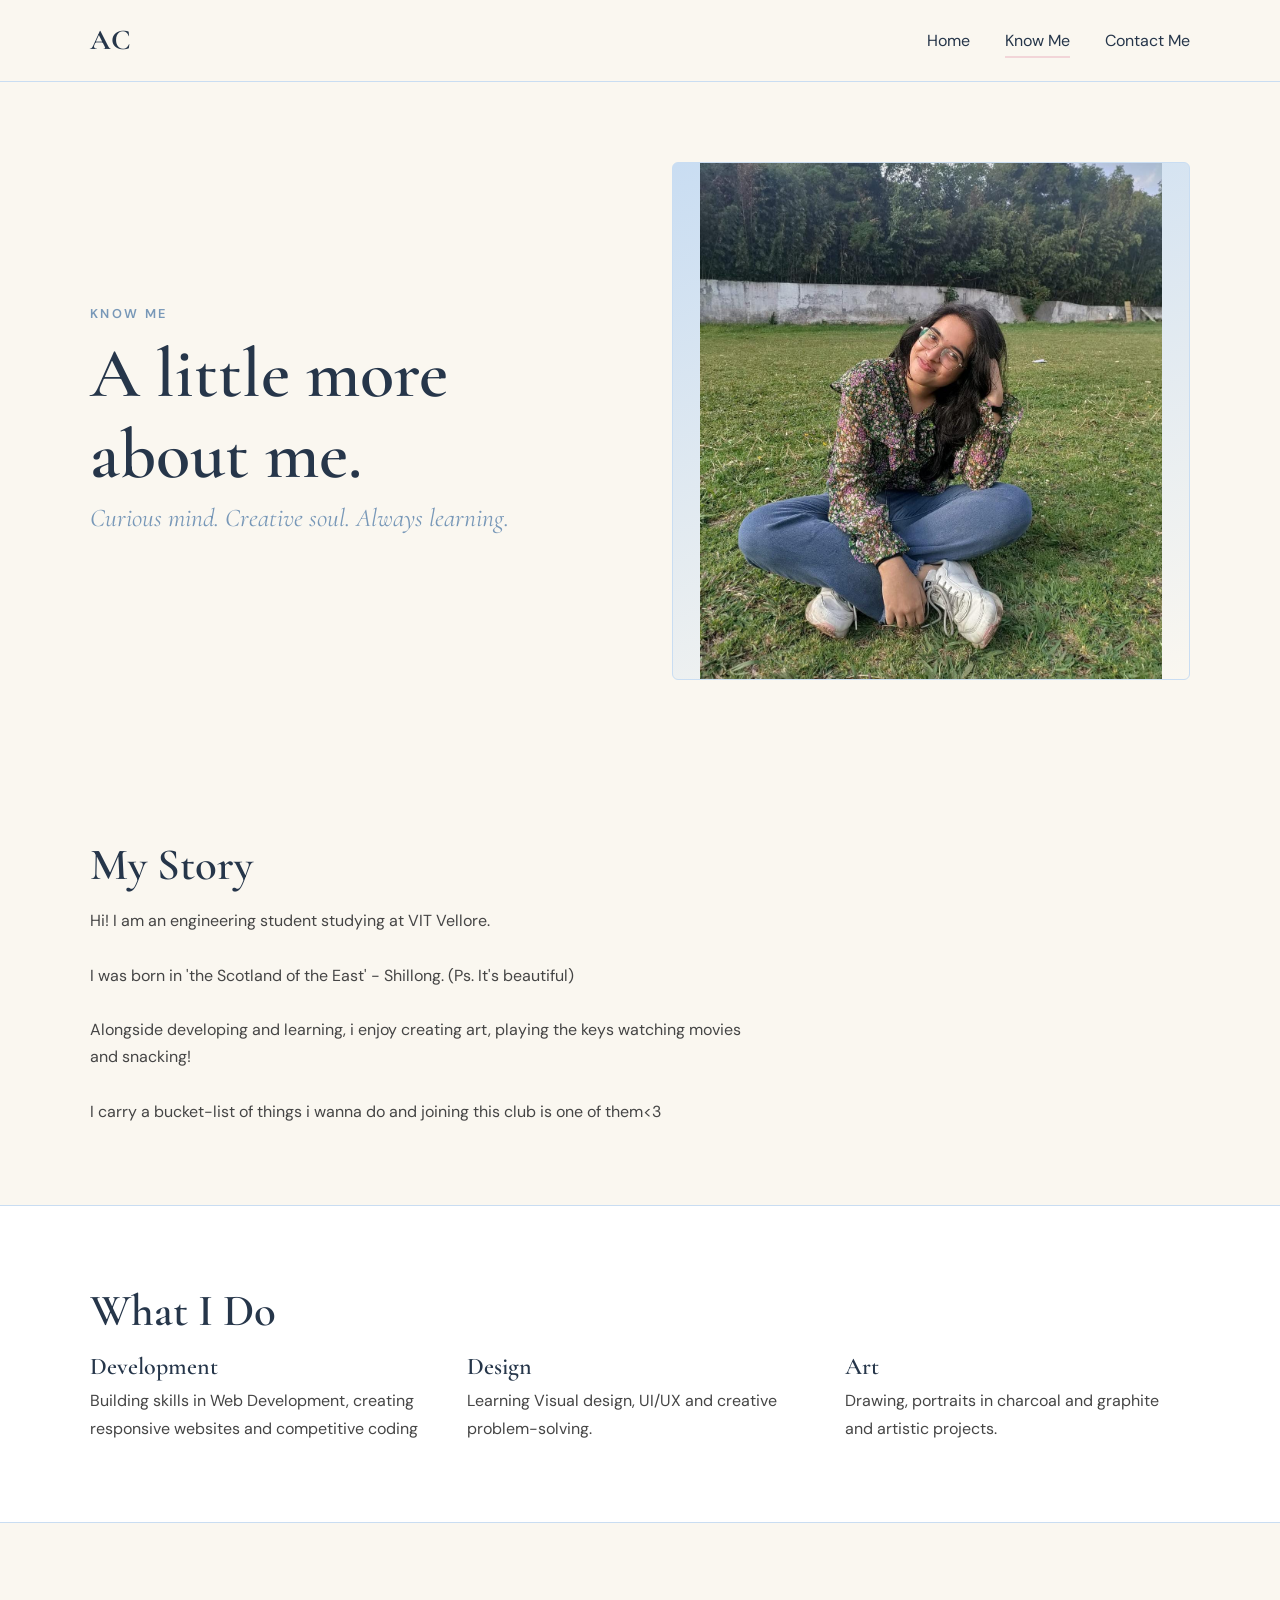
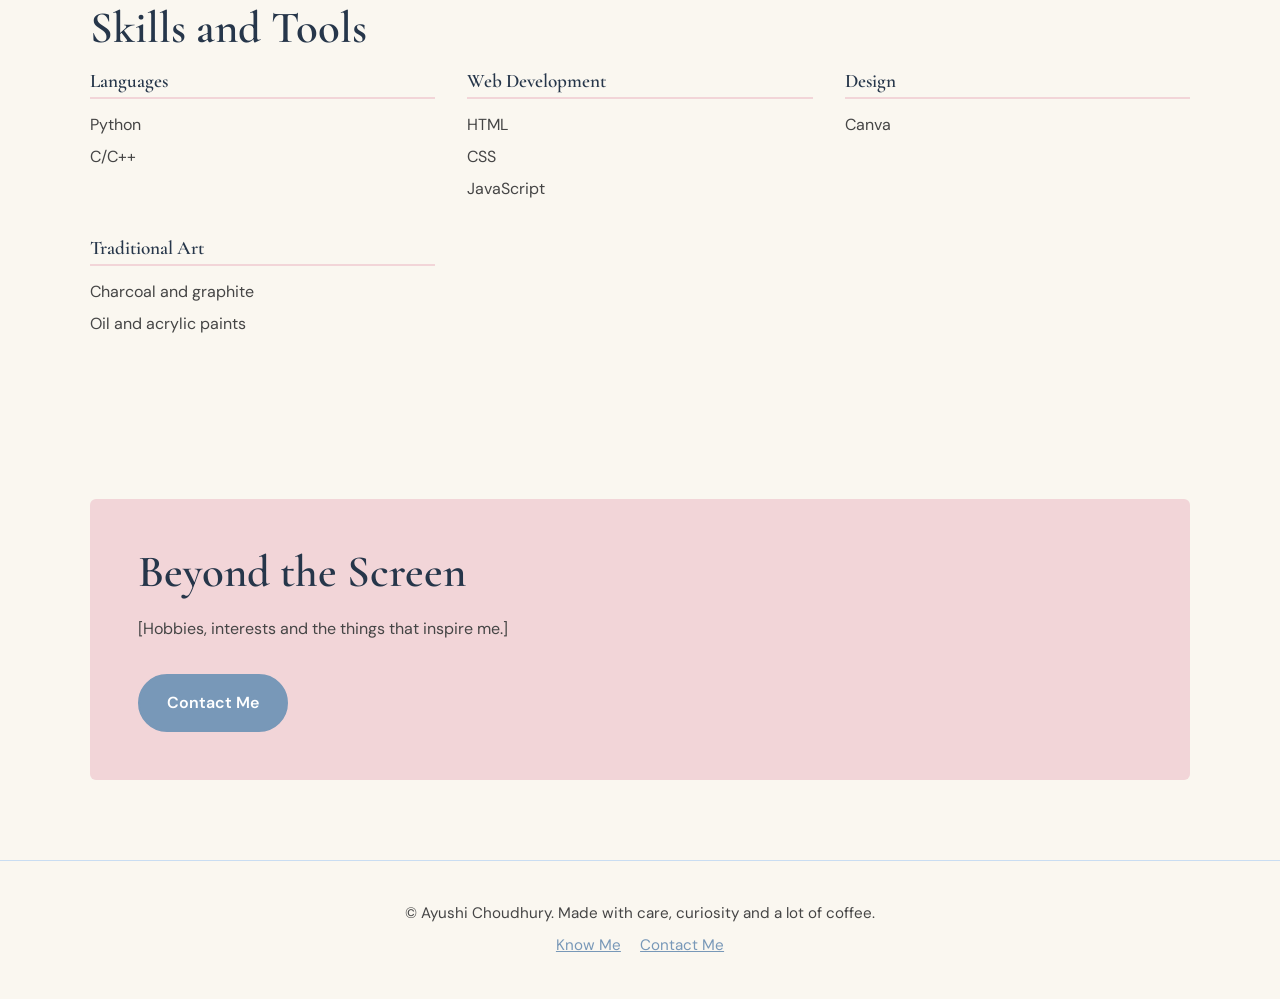
==== about.html @ 06fa1b0d "Add files via upload" ====
<!DOCTYPE html>
<html lang="en"><head><meta charset="UTF-8"><meta name="viewport" content="width=device-width, initial-scale=1.0">
<title>Know Me | [YOUR FULL NAME]</title>
<!-- Google Fonts: the site falls back to Georgia / system fonts if these fail to load -->
<link rel="preconnect" href="https://fonts.googleapis.com"><link rel="preconnect" href="https://fonts.gstatic.com" crossorigin>
<link href="https://fonts.googleapis.com/css2?family=Cormorant+Garamond:ital,wght@0,600;0,700;1,500&family=DM+Sans:wght@400;600&display=swap" rel="stylesheet">
<link rel="stylesheet" href="style.css"></head>
<body>
<header class="site-header"><nav class="container nav" aria-label="Main">
<a href="index.html" class="logo" aria-label="Home">AC</a>
<button class="menu-toggle" aria-label="Toggle menu" aria-expanded="false">&#9776;</button>
<ul class="nav-links"><li><a href="index.html">Home</a></li><li><a href="about.html" class="active" aria-current="page">Know Me</a></li><li><a href="contact.html">Contact Me</a></li></ul></nav></header>
<main>
<section class="container page-intro">
<div><p class="eyebrow">KNOW ME</p><h1>A little more about me.</h1><p class="tagline">Curious mind. Creative soul. Always learning.</p></div>
<div class="img-frame about-photo"><img src="pictures/abt2.jpeg"  onerror="this.style.display='none'"></div>
</section>
<section class="container reveal"><h2>My Story</h2>
<p>Hi! I am an engineering student studying at VIT Vellore.</p><br>
<p>I was born in 'the Scotland of the East' - Shillong. (Ps. It's beautiful)</p><br>
<p>Alongside developing and learning, i enjoy creating art, playing the keys watching movies and snacking! </p><br>
<p>I carry a bucket-list of things i wanna do and joining this club is one of them<3</p></section>
<div class="band"><section class="container reveal"><h2>What I Do</h2><div class="cols-3">
<article><h3>Development</h3><p>Building skills in Web Development, creating responsive websites and competitive coding </p></article>
<article><h3>Design</h3><p>Learning Visual design, UI/UX and creative problem-solving.</p></article>
<article><h3>Art</h3><p>Drawing, portraits in charcoal and graphite and artistic projects.</p></article></div></section></div>
<section class="container reveal"><h2>Skills and Tools</h2><div class="cols-3">
<!-- To add a skill, copy one <li> line. To remove one, delete it. -->
<div class="skill-group"><h3>Languages</h3><ul><li>Python</li><li>C/C++</li></ul></div>
<div class="skill-group"><h3>Web Development</h3><ul><li>HTML</li><li>CSS</li><li>JavaScript</li></ul></div>
<div class="skill-group"><h3>Design</h3><ul><li>Canva</li></ul></div>
<div class="skill-group"><h3>Traditional Art</h3><ul><li>Charcoal and graphite</li><li>Oil and acrylic paints</li></ul></div></div></section>
<section class="container reveal"><div class="beyond"><h2>Beyond the Screen</h2>
<p>[Hobbies, interests and the things that inspire me.]</p>
<div class="button-row"><a class="btn btn-filled" href="contact.html">Contact Me</a></div></div></section>
</main>
<footer class="site-footer"><p style="margin:auto">&copy; Ayushi Choudhury. Made with care, curiosity and a lot of coffee.</p>
<p style="margin:.4rem auto 0"><a href="about.html">Know Me</a><a href="contact.html">Contact Me</a></p></footer>
<script src="script.js"></script>
</body></html>
---- style.css ----
/*  Design tokens:  */
:root{
  --cream:#FAF7F0; --blue:#C9DDF2; --dusty:#7898B8; --pink:#F2D5D8;
  --navy:#26364A; --text:#454545; --white:#FFFFFF;
  --serif:"Cormorant Garamond",Georgia,"Times New Roman",serif;
  --sans:"DM Sans",system-ui,-apple-system,"Segoe UI",Arial,sans-serif;
  --shadow:0 8px 24px rgba(38,54,74,.08); --max:1100px;
}
/*  Base  */
*{box-sizing:border-box;margin:0;padding:0}
html{scroll-behavior:smooth}
body{font-family:var(--sans);background:var(--cream);color:var(--text);line-height:1.7;overflow-x:hidden}
h1,h2,h3{font-family:var(--serif);color:var(--navy);font-weight:600;line-height:1.15}
h1{font-size:clamp(2.6rem,6vw,4.4rem)} h2{font-size:clamp(1.9rem,4vw,2.8rem);margin-bottom:1rem} h3{font-size:1.5rem;margin-bottom:.4rem}
a{color:var(--dusty)} p{max-width:62ch}
:focus-visible{outline:3px solid var(--dusty);outline-offset:3px}
.container{width:min(var(--max),100% - 3rem);margin-inline:auto}
section{padding:5rem 0}
.eyebrow{font-size:.8rem;letter-spacing:.18em;color:var(--dusty);font-weight:600;margin-bottom:.6rem}
/*  Navigation  */
.site-header{position:sticky;top:0;z-index:10;background:rgba(250,247,240,.92);backdrop-filter:blur(8px);border-bottom:1px solid var(--blue)}
.nav{display:flex;align-items:center;justify-content:space-between;padding:1rem 0}
.logo{font-family:var(--serif);font-size:1.8rem;color:var(--navy);text-decoration:none;font-weight:700}
.nav-links{display:flex;gap:2.2rem;list-style:none}
.nav-links a{color:var(--navy);text-decoration:none;padding:.3rem 0;border-bottom:2px solid transparent;transition:border-color .25s,color .25s}
.nav-links a:hover{color:var(--dusty)}
.nav-links a.active{border-bottom-color:var(--pink)} /* active page underline */
.menu-toggle{display:none;background:none;border:1px solid var(--blue);border-radius:6px;padding:.5rem .7rem;color:var(--navy);font-size:1.1rem;cursor:pointer}
/*  Buttons  */
.btn{display:inline-block;padding:.85rem 1.7rem;border-radius:999px;border:2px solid var(--dusty);text-decoration:none;font-weight:600;font-family:var(--sans);font-size:1rem;cursor:pointer;transition:transform .25s,background .25s,color .25s,box-shadow .25s}
.btn-filled{background:var(--dusty);color:var(--white)} .btn-filled:hover{background:var(--navy);border-color:var(--navy);transform:translateY(-2px);box-shadow:var(--shadow)}
.btn-outline{background:transparent;color:var(--dusty)} .btn-outline:hover{background:var(--blue);color:var(--navy);transform:translateY(-2px)}
.button-row{display:flex;gap:1rem;flex-wrap:wrap;margin-top:2rem}
/*  Hero  */
.hero{display:grid;grid-template-columns:1.1fr .9fr;gap:4rem;align-items:center;padding-top:4rem}
.role-line{font-family:var(--serif);font-size:clamp(1.8rem,4vw,2.6rem);color:var(--dusty);font-style:italic;margin:.4rem 0 1.2rem}

.role-wrapper{display:inline-grid;vertical-align:bottom;overflow:hidden}
.role{grid-area:1/1;opacity:0;transform:translateY(60%);transition:opacity .6s,transform .6s}
.role.active{opacity:1;transform:none}

.img-frame{position:relative;background:linear-gradient(160deg,var(--blue),var(--cream));border:1px solid var(--blue);border-radius:6px;overflow:hidden;display:flex;align-items:center;justify-content:center;color:var(--dusty);font-size:.9rem}
.img-frame img{position:absolute;inset:0;width:100%;height:100%;object-fit:contain}
.portrait{aspect-ratio:4/5;position:relative}
.portrait-wrap{position:relative}
.portrait-wrap::before{content:"";position:absolute;width:70%;height:70%;right:-1.5rem;bottom:-1.5rem;background:var(--pink);border-radius:6px;z-index:-1}
.portrait-label{position:absolute;left:-1rem;top:2rem;background:var(--white);padding:.4rem .9rem;font-size:.75rem;letter-spacing:.15em;box-shadow:var(--shadow);color:var(--navy);z-index:2}

.pillars{display:grid;grid-template-columns:repeat(3,1fr)}
.pillar{padding:0 2rem;border-left:1px solid var(--blue)} .pillar:first-child{border-left:0;padding-left:0}
.pillar .num{font-family:var(--serif);font-size:2.2rem;color:var(--pink)}
.placeholder-link{display:inline-block;margin-top:.8rem;font-size:.9rem}

.works{display:grid;grid-template-columns:repeat(3,1fr);gap:2rem}
.work .img-frame{aspect-ratio:4/3;margin-bottom:1rem}
.work .category{font-size:.8rem;letter-spacing:.12em;color:var(--dusty)}
.band{background:var(--white);border-block:1px solid var(--blue)}

.page-intro{display:grid;grid-template-columns:1fr 1fr;gap:4rem;align-items:center}
.about-photo{aspect-ratio:  1/1;}
.tagline{font-family:var(--serif);font-style:italic;font-size:1.6rem;color:var(--dusty)}
.cols-3{display:grid;grid-template-columns:repeat(3,1fr);gap:2rem}
.skill-group h3{font-size:1.2rem;border-bottom:2px solid var(--pink);padding-bottom:.3rem;margin-bottom:.6rem}
.skill-group ul{list-style:none} .skill-group li{padding:.15rem 0}
.beyond{background:var(--pink);border-radius:6px;padding:3rem}
.beyond h2,.beyond p{max-width:none}

.contact-grid{display:grid;grid-template-columns:1.3fr 1fr;gap:4rem}
.form-field{margin-bottom:1.2rem;display:flex;flex-direction:column;gap:.35rem}
label{font-weight:600;color:var(--navy);font-size:.95rem}
input,textarea{font:inherit;padding:.8rem 1rem;border:1px solid var(--blue);border-radius:6px;background:var(--white);color:var(--text);transition:border-color .25s,box-shadow .25s}
input:focus,textarea:focus{outline:none;border-color:var(--dusty);box-shadow:0 0 0 3px var(--blue)}
.field-error{color:#a8434f;font-size:.85rem;min-height:1.1em}
.form-message{margin-top:1rem;padding:1rem;border-radius:6px;display:none}
.form-message.show{display:block} .form-message.success{background:var(--blue);color:var(--navy)} .form-message.error{background:var(--pink);color:var(--navy)}
.contact-list{list-style:none} .contact-list li{padding:.9rem 0;border-bottom:1px solid var(--blue)} .contact-list span{display:block;font-size:.8rem;letter-spacing:.12em;color:var(--dusty)}

.site-footer{border-top:1px solid var(--blue);padding:2.5rem 0;text-align:center;font-size:.95rem}
.site-footer a{margin:0 .6rem}

.reveal{opacity:0;transform:translateY(18px);transition:opacity .7s,transform .7s} .reveal.visible{opacity:1;transform:none}

@media(max-width:860px){
  section{padding:3.5rem 0}
  .hero,.page-intro,.contact-grid{grid-template-columns:1fr;gap:3rem}
  .pillars,.works,.cols-3{grid-template-columns:1fr;gap:2rem}
  .pillar{border-left:0;padding:0;border-top:1px solid var(--blue);padding-top:1.5rem} .pillar:first-child{border-top:0;padding-top:0}
  .portrait-label{left:.5rem} .portrait-wrap::before{right:-.6rem;bottom:-.6rem}
  .menu-toggle{display:block}
  .nav-links{display:none;position:absolute;top:100%;left:0;right:0;flex-direction:column;gap:0;background:var(--cream);border-bottom:1px solid var(--blue);padding:.5rem 1.5rem}
  .nav-links.open{display:flex} .nav-links a{display:block;padding:.9rem 0}
  .btn{padding:1rem 1.6rem}
}

@media(prefers-reduced-motion:reduce){*{transition:none!important;animation:none!important;scroll-behavior:auto!important}.reveal{opacity:1;transform:none}}
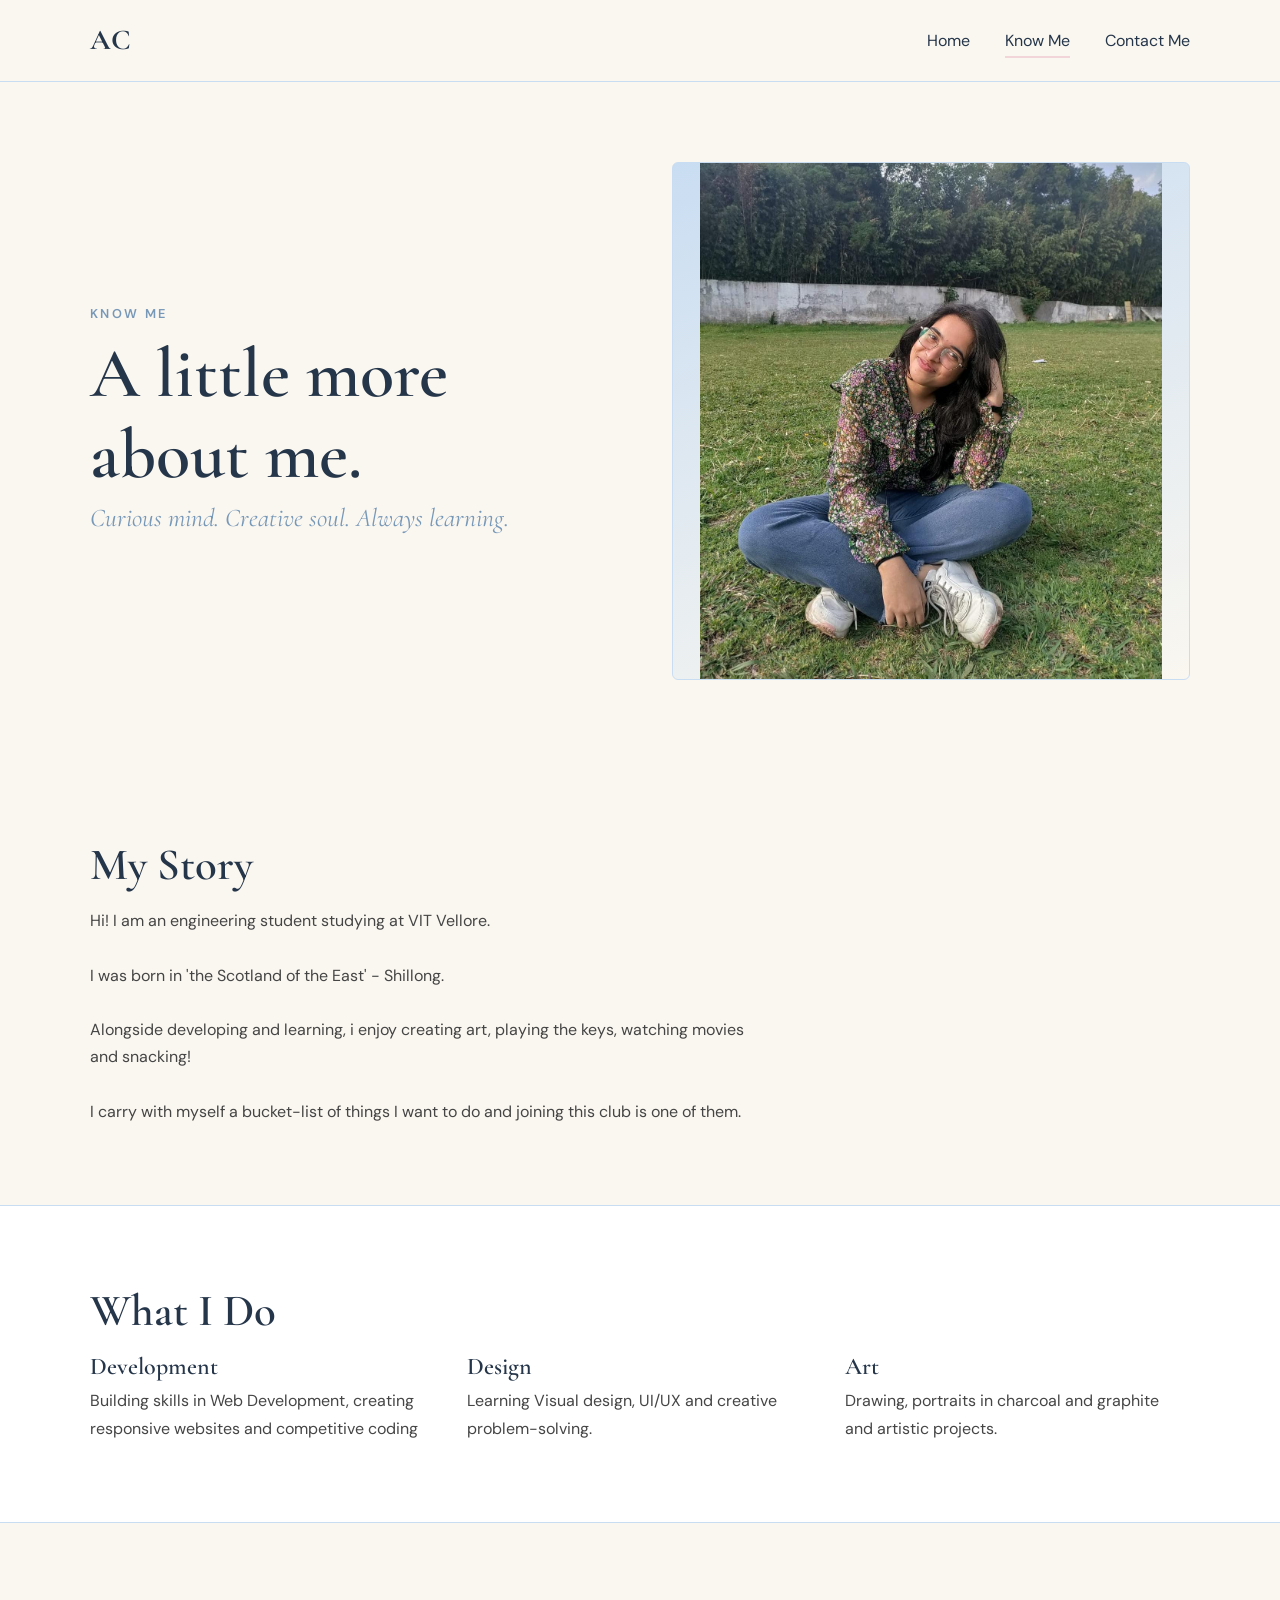
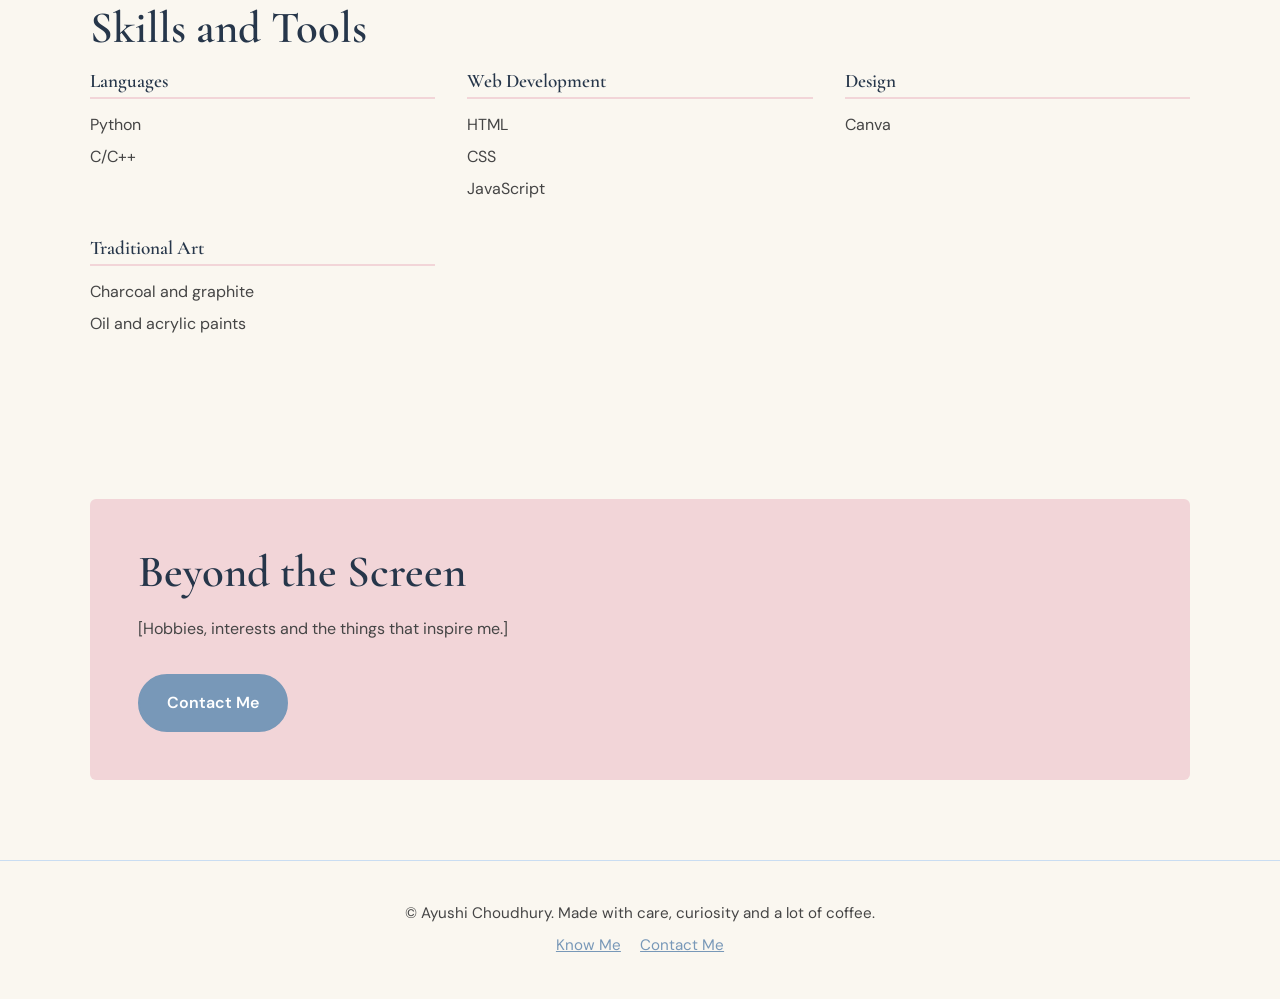
==== commit 5e3f45d5: "Update about.html" ====
--- a/about.html
+++ b/about.html
@@ -17,9 +17,9 @@
 </section>
 <section class="container reveal"><h2>My Story</h2>
 <p>Hi! I am an engineering student studying at VIT Vellore.</p><br>
-<p>I was born in 'the Scotland of the East' - Shillong. (Ps. It's beautiful)</p><br>
-<p>Alongside developing and learning, i enjoy creating art, playing the keys watching movies and snacking! </p><br>
-<p>I carry a bucket-list of things i wanna do and joining this club is one of them<3</p></section>
+<p>I was born in 'the Scotland of the East' - Shillong. </p><br>
+<p>Alongside developing and learning, i enjoy creating art, playing the keys, watching movies and snacking! </p><br>
+<p>I carry with myself a bucket-list of things I want to do and joining this club is one of them. </p></section>
 <div class="band"><section class="container reveal"><h2>What I Do</h2><div class="cols-3">
 <article><h3>Development</h3><p>Building skills in Web Development, creating responsive websites and competitive coding </p></article>
 <article><h3>Design</h3><p>Learning Visual design, UI/UX and creative problem-solving.</p></article>
@@ -37,4 +37,4 @@
 <footer class="site-footer"><p style="margin:auto">&copy; Ayushi Choudhury. Made with care, curiosity and a lot of coffee.</p>
 <p style="margin:.4rem auto 0"><a href="about.html">Know Me</a><a href="contact.html">Contact Me</a></p></footer>
 <script src="script.js"></script>
-</body></html>+</body></html>
